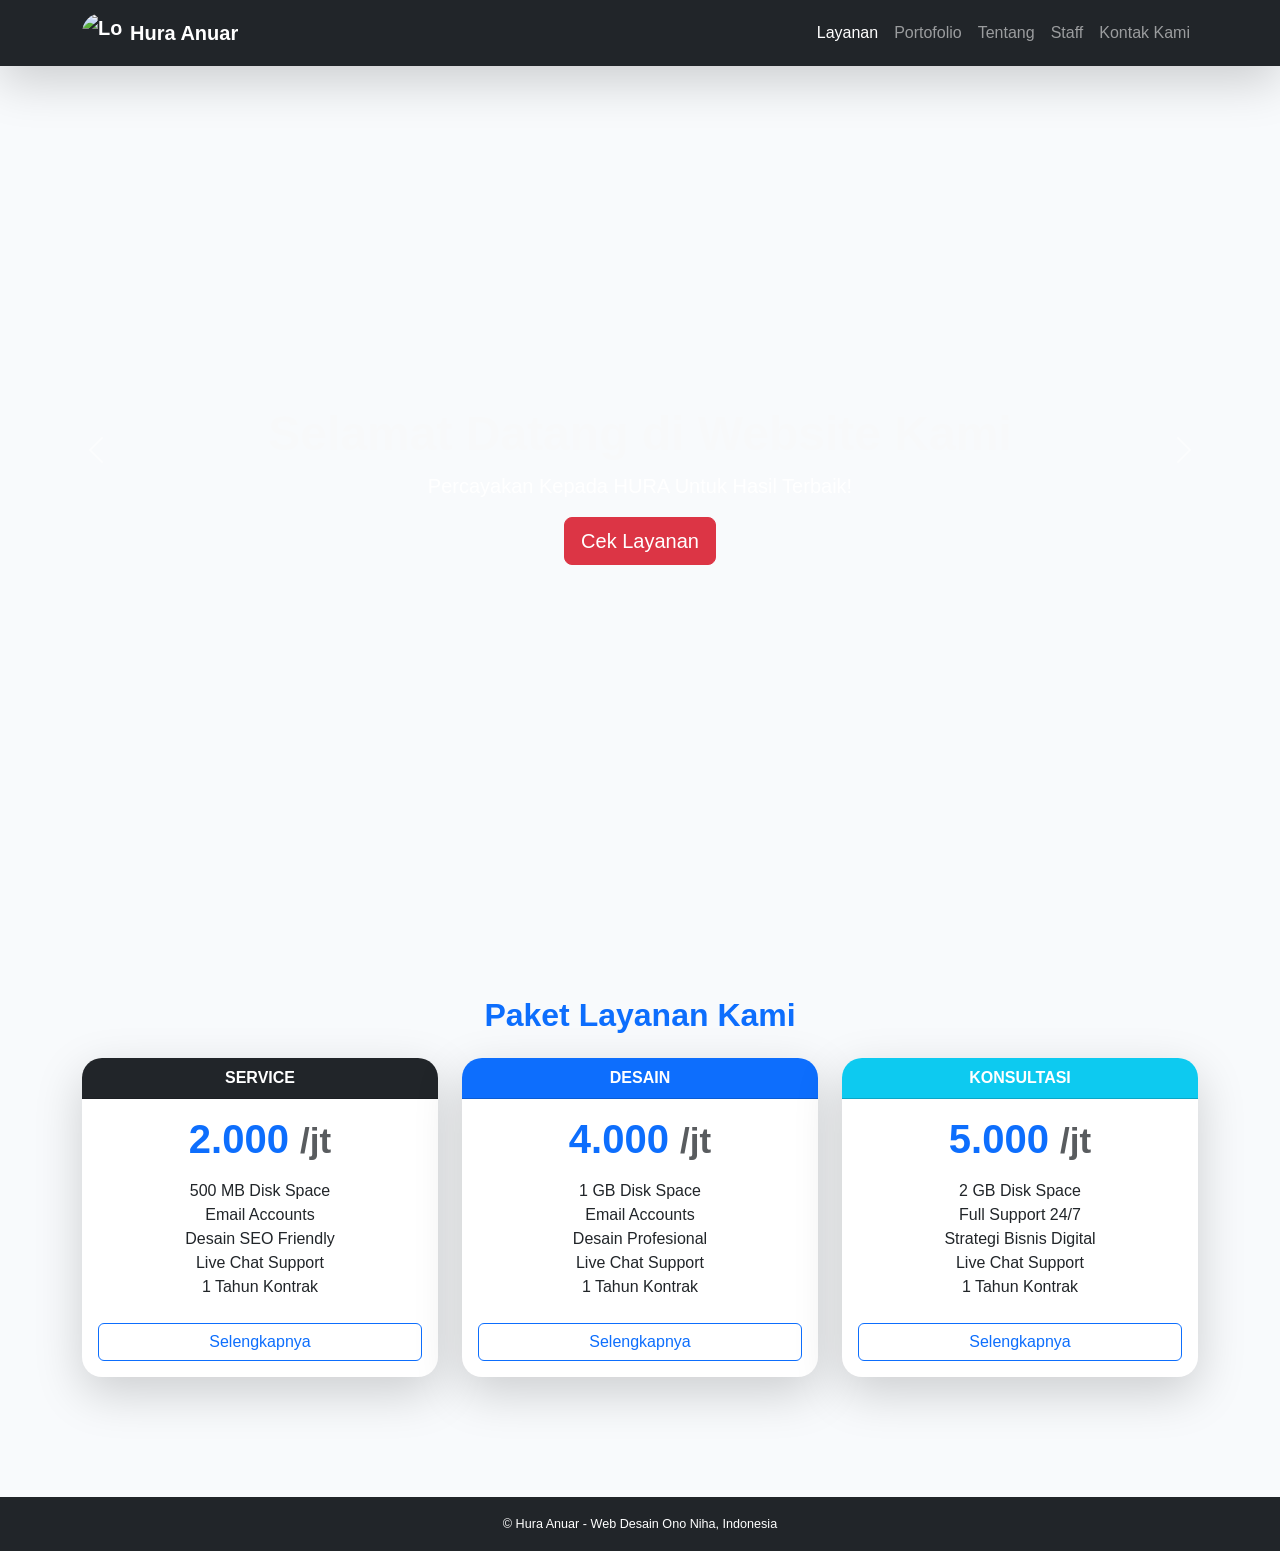
==== index.html @ b9c37512 "First commit" ====
<!DOCTYPE html>
<html lang="id">
<head>
  <meta charset="UTF-8">
  <meta name="viewport" content="width=device-width, initial-scale=1.0">
  <title>Layanan - Website Anuar</title>

  <!-- Bootstrap -->
  <link href="https://cdn.jsdelivr.net/npm/bootstrap@5.3.3/dist/css/bootstrap.min.css" rel="stylesheet">
  <!-- Bootstrap Icons -->
  <link href="https://cdn.jsdelivr.net/npm/bootstrap-icons@1.11.3/font/bootstrap-icons.css" rel="stylesheet">
  <!-- Font Awesome -->
  <script src="https://kit.fontawesome.com/a2e0e6d6a6.js" crossorigin="anonymous"></script>
  <!-- CSS -->
  <link rel="stylesheet" href="style.css">
</head>
<body>

  <!-- Navbar -->
  <nav class="navbar navbar-expand-lg navbar-dark bg-dark shadow-lg fixed-top">
    <div class="container">
      <a class="navbar-brand fw-bold d-flex align-items-center" href="index.html">
        <img src="https://png.pngtree.com/png-vector/20200312/ourmid/pngtree-modern-flat-design-concept-of-ui-ux-design-with-characters-and-png-image_2157890.jpg" alt="Logo" width="40" height="40" class="me-2">
        Hura Anuar
      </a>
      <button class="navbar-toggler" type="button" data-bs-toggle="collapse" data-bs-target="#navbarNav">
        <span class="navbar-toggler-icon"></span>
      </button>
      <div class="collapse navbar-collapse text-right" id="navbarNav">
        <ul class="navbar-nav ms-auto">
          <li class="nav-item"><a class="nav-link active" href="layanan.html">Layanan</a></li>
          <li class="nav-item"><a class="nav-link" href="portofolio.html">Portofolio</a></li>
          <li class="nav-item"><a class="nav-link" href="tentang.html">Tentang</a></li>
          <li class="nav-item"><a class="nav-link" href="staff.html">Staff</a></li>
          <li class="nav-item"><a class="nav-link" href="kontak.html">Kontak Kami</a></li>
        </ul>
      </div>
    </div>
  </nav>

  <!-- Carousel (Video + Slide Gambar) -->
  <div id="bannerCarousel" class="carousel slide" data-bs-ride="carousel">
    <div class="carousel-inner">

      <!-- Slide 1: Video -->
      <div class="carousel-item active">
        <div class="video-container">
          <video autoplay muted loop playsinline class="w-100">
            <source src="https://www.w3schools.com/howto/rain.mp4" type="video/mp4">
          </video>
          <div class="carousel-caption d-none d-md-block">
            <h2 class="fw-bold text-light">Selamat Datang di Website Kami</h2>
            <p class="lead">Percayakan Kepada HURA Untuk Hasil Terbaik!</p>
            <a href="#paket-layanan" class="btn btn-danger btn-lg">Cek Layanan</a>
          </div>
        </div>
      </div>

      <!-- Slide 2 -->
      <div class="carousel-item">
        <img src="https://png.pngtree.com/thumb_back/fh260/background/20230625/pngtree-conceptual-design-for-3d-application-development-and-ui-ux-image_3659741.jpg" class="d-block w-100" alt="Slide 2">
        <div class="carousel-caption d-none d-md-block">
          <h2 class="fw-bold text-light">Kami Siap Mewujudkan Ide Anda!</h2>
          <p class="lead">Solusi digital terbaik untuk bisnis Anda.</p>
        </div>
      </div>

      <!-- Slide 3 -->
      <div class="carousel-item">
        <img src="https://bluebik.com/wp-content/uploads/2024/09/Insights004-Hero-Banner.jpg" class="d-block w-100" alt="Slide 3">
        <div class="carousel-caption d-none d-md-block">
          <h2 class="fw-bold text-light">Tim Profesional dan Berpengalaman</h2>
          <p class="lead">Kami hadir untuk memberikan hasil terbaik.</p>
        </div>
      </div>
    </div>

    <!-- Kontrol -->
    <button class="carousel-control-prev" type="button" data-bs-target="#bannerCarousel" data-bs-slide="prev">
      <span class="carousel-control-prev-icon"></span>
    </button>
    <button class="carousel-control-next" type="button" data-bs-target="#bannerCarousel" data-bs-slide="next">
      <span class="carousel-control-next-icon"></span>
    </button>
  </div>

  <!-- Paket Layanan -->
  <section id="paket-layanan" class="container py-5 mt-5">
    <h2 class="text-center mb-4 text-primary fw-bold">Paket Layanan Kami</h2>
    <div class="row text-center">
      <!-- Layanan 1 -->
      <div class="col-md-4 mb-4">
        <div class="card shadow-lg h-100">
          <div class="card-header bg-dark text-white fw-bold">SERVICE</div>
          <div class="card-body">
            <h3 class="display-6 fw-bold text-primary">2.000 <small class="text-muted">/jt</small></h3>
            <ul class="list-unstyled mt-3 mb-4">
              <li>500 MB Disk Space</li>
              <li>Email Accounts</li>
              <li>Desain SEO Friendly</li>
              <li>Live Chat Support</li>
              <li>1 Tahun Kontrak</li>
            </ul>
            <button class="btn btn-outline-primary w-100" data-bs-toggle="modal" data-bs-target="#formModal">Selengkapnya</button>
          </div>
        </div>
      </div>

      <!-- Layanan 2 -->
      <div class="col-md-4 mb-4">
        <div class="card shadow-lg h-100">
          <div class="card-header bg-primary text-white fw-bold">DESAIN</div>
          <div class="card-body">
            <h3 class="display-6 fw-bold text-primary">4.000 <small class="text-muted">/jt</small></h3>
            <ul class="list-unstyled mt-3 mb-4">
              <li>1 GB Disk Space</li>
              <li>Email Accounts</li>
              <li>Desain Profesional</li>
              <li>Live Chat Support</li>
              <li>1 Tahun Kontrak</li>
            </ul>
            <button class="btn btn-outline-primary w-100" data-bs-toggle="modal" data-bs-target="#formModal">Selengkapnya</button>
          </div>
        </div>
      </div>

      <!-- Layanan 3 -->
      <div class="col-md-4 mb-4">
        <div class="card shadow-lg h-100">
          <div class="card-header bg-info text-white fw-bold">KONSULTASI</div>
          <div class="card-body">
            <h3 class="display-6 fw-bold text-primary">5.000 <small class="text-muted">/jt</small></h3>
            <ul class="list-unstyled mt-3 mb-4">
              <li>2 GB Disk Space</li>
              <li>Full Support 24/7</li>
              <li>Strategi Bisnis Digital</li>
              <li>Live Chat Support</li>
              <li>1 Tahun Kontrak</li>
            </ul>
            <button class="btn btn-outline-primary w-100" data-bs-toggle="modal" data-bs-target="#formModal">Selengkapnya</button>
          </div>
        </div>
      </div>
    </div>
  </section>

  <!-- Modal -->
  <div class="modal fade" id="formModal" tabindex="-1" aria-hidden="true">
    <div class="modal-dialog modal-dialog-centered">
      <div class="modal-content">
        <div class="modal-header bg-dark text-white">
          <h5 class="modal-title">Formulir Pemesanan</h5>
          <button type="button" class="btn-close" data-bs-dismiss="modal"></button>
        </div>
        <div class="modal-body">
          <form>
            <div class="mb-3"><label class="form-label">Nama Lengkap</label><input type="text" class="form-control"></div>
            <div class="mb-3"><label class="form-label">Nomor HP / WhatsApp</label><input type="text" class="form-control"></div>
            <div class="mb-3"><label class="form-label">Email</label><input type="email" class="form-control"></div>
            <div class="mb-3">
              <label class="form-label">Pilih Layanan</label>
              <select class="form-select">
                <option>Service</option><option>Desain</option><option>Konsultasi</option>
              </select>
            </div>
            <div class="mb-3"><label class="form-label">Catatan Tambahan</label><textarea class="form-control" rows="3"></textarea></div>
            <button type="submit" class="btn btn-primary w-100">Kirim Permintaan</button>
          </form>
        </div>
      </div>
    </div>
  </div>

  <footer class="bg-dark text-center text-white py-3 mt-5">
    <small>© Hura Anuar - Web Desain Ono Niha, Indonesia</small>
  </footer>

  <script src="https://cdn.jsdelivr.net/npm/bootstrap@5.3.3/dist/js/bootstrap.bundle.min.js"></script>
</body>
</html>
---- style.css ----
/* Logo pada navbar */
.navbar-brand img {
  border-radius: 50%;
}

/* Video Background */
.video-container {
  position: relative;
  height: 100vh;
  overflow: hidden;
}

.video-container video {
  object-fit: cover;
  width: 100%;
  height: 100%;
  filter: brightness(70%);
}

.carousel-caption {
  bottom: 35%;
}

.carousel-caption h2 {
  font-size: 3rem;
  font-weight: 700;
}

/* Section Layanan */
#paket-layanan h2 {
  font-weight: 700;
}

.card {
  transition: transform 0.3s ease, box-shadow 0.3s ease;
  border-radius: 15px;
}

.card:hover {
  transform: translateY(-10px);
  box-shadow: 0px 10px 25px rgba(0, 0, 0, 0.2);
}

  

  .lingkaran {
    width: 100px;
    height: 100px;
    border-radius: 50%;
    background-color: #dc3545; /* merah bootstrap */
    display: flex;
    justify-content: center;
    align-items: center;
    margin-bottom: 15px;
    color: white;
  }
  
  
  .crop-img{
    object-fit: cover;
  }
  
  .tim img{
    width: 150px;
    border: 10 px solid #ccc ;
  }
  
  a.social {
    display: inline-block;
    width: 40px;
    height: 40px;
    color: #fff;
    background-color: #0f1316; /* warna biru Bootstrap */
    border-radius: 50%; /* membuatnya berbentuk lingkaran */
    line-height: 40px; /* agar ikon di tengah secara vertikal */
    text-align: center; /* agar ikon di tengah secara horizontal */
    transition: background-color 0.3s, transform 0.3s;
  }
  
  a.social:hover {
    background-color: #0e1216; /* warna saat hover */
    transform: scale(1.1); /* efek membesar sedikit */
  }
  
  body {
    font-family: 'Poppins', sans-serif;
    background-color: #edeff1;
  }
  
  #contact h2 {
    color: #163033;
  }
  
  .contact-info i {
    color: #05262b;
  }
  
  #contact-form label {
    font-weight: 500;
  }
  
  #contact-form input,
  #contact-form select,
  #contact-form textarea {
    border-radius: 8px;
    border: 1px solid #ccc;
  }
  
  #contact-form button {
    background-color: #060b0c;
    border: none;
    transition: all 0.3s ease;
  }
  
  #contact-form button:hover {
    background-color: #0c1213;
    transform: scale(1.05);
  }
  
  /* Footer */
footer {
  font-size: 0.9rem;
}

footer a:hover {
  text-decoration: underline;
}

/* layanan */
body {
  background-color: #f8fafc;
  scroll-behavior: smooth;
}

/* Heading Utama */
h2.display-3 {
  color: #0d6efd;
  font-weight: 700;
  letter-spacing: 1px;
}

/* Card Style */
.card {
  border: none;
  border-radius: 20px;
  overflow: hidden;
  transition: transform 0.3s ease, box-shadow 0.3s ease;
}

.card:hover {
  transform: translateY(-8px);
  box-shadow: 0 8px 25px rgba(0,0,0,0.1);
}

.card img {
  height: 250px;
  object-fit: cover;
}

/* Card Text */
.card-title {
  font-weight: 600;
  color: #0d6efd;
}

.card-text {
  font-size: 0.95rem;
  text-align: justify;
  color: #333;
}

/* Footer Style */
footer {
  background: #111;
  color: #ccc;
}

footer a {
  color: #e8edee;
  text-decoration: none;
}

footer a:hover {
  color: #fff;
}
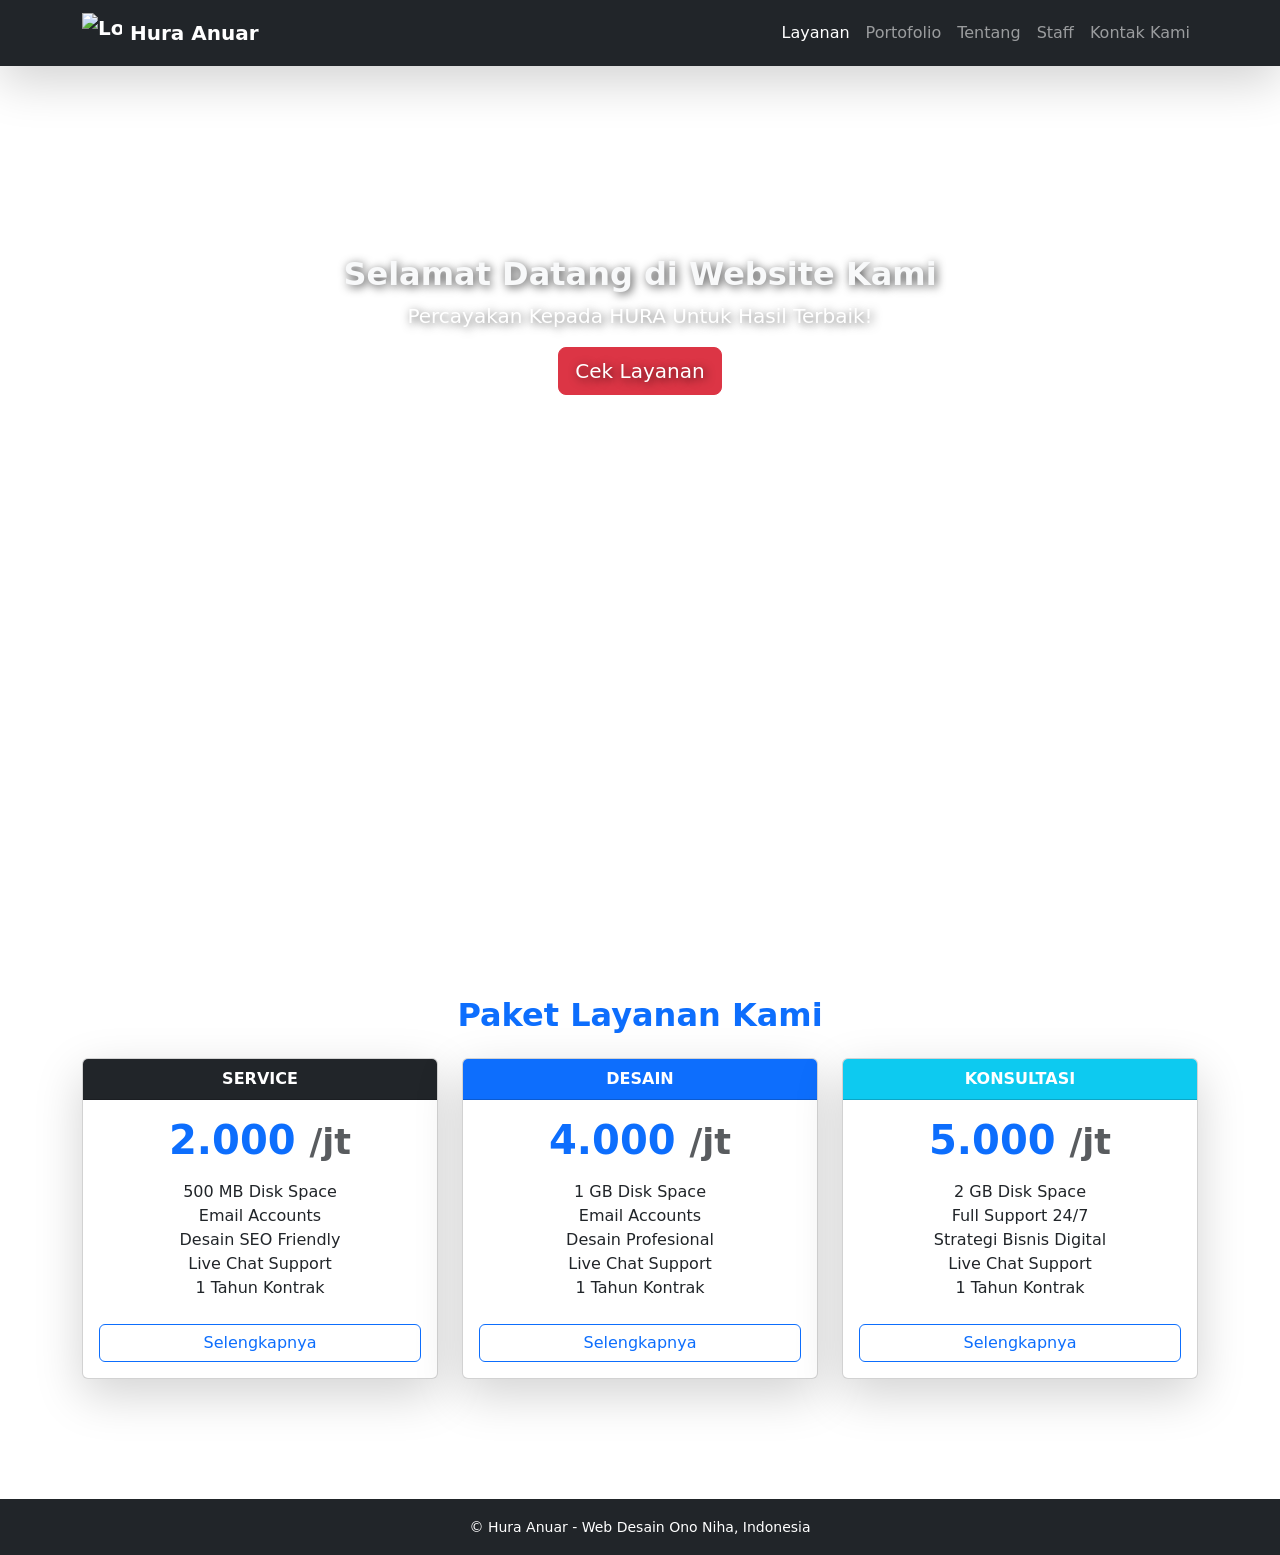
==== commit 0f1ed474: "Perbaikan tampilan responsif di mobile" ====
--- a/index.html
+++ b/index.html
@@ -11,8 +11,44 @@
   <link href="https://cdn.jsdelivr.net/npm/bootstrap-icons@1.11.3/font/bootstrap-icons.css" rel="stylesheet">
   <!-- Font Awesome -->
   <script src="https://kit.fontawesome.com/a2e0e6d6a6.js" crossorigin="anonymous"></script>
-  <!-- CSS -->
-  <link rel="stylesheet" href="style.css">
+
+  <!-- CSS Responsif -->
+  <style>
+    /* Mengatur video agar pas di layar */
+    .video-container {
+      position: relative;
+      overflow: hidden;
+      height: 100vh;
+    }
+
+    .video-container video {
+      width: 100%;
+      height: 100%;
+      object-fit: cover;
+    }
+
+    /* Posisi teks di tengah video */
+    .carousel-caption {
+      position: absolute;
+      top: 50%;
+      transform: translateY(-50%);
+      text-shadow: 2px 2px 10px rgba(0, 0, 0, 0.7);
+    }
+
+    /* Responsif di HP */
+    @media (max-width: 768px) {
+      .carousel-caption h2 {
+        font-size: 1.5rem;
+      }
+      .carousel-caption p {
+        font-size: 1rem;
+      }
+      .carousel-caption a.btn {
+        font-size: 0.9rem;
+        padding: 8px 16px;
+      }
+    }
+  </style>
 </head>
 <body>
 
@@ -38,7 +74,7 @@
     </div>
   </nav>
 
-  <!-- Carousel (Video + Slide Gambar) -->
+  <!-- Carousel -->
   <div id="bannerCarousel" class="carousel slide" data-bs-ride="carousel">
     <div class="carousel-inner">
 
@@ -48,7 +84,7 @@
           <video autoplay muted loop playsinline class="w-100">
             <source src="https://www.w3schools.com/howto/rain.mp4" type="video/mp4">
           </video>
-          <div class="carousel-caption d-none d-md-block">
+          <div class="carousel-caption d-block">
             <h2 class="fw-bold text-light">Selamat Datang di Website Kami</h2>
             <p class="lead">Percayakan Kepada HURA Untuk Hasil Terbaik!</p>
             <a href="#paket-layanan" class="btn btn-danger btn-lg">Cek Layanan</a>
@@ -59,7 +95,7 @@
       <!-- Slide 2 -->
       <div class="carousel-item">
         <img src="https://png.pngtree.com/thumb_back/fh260/background/20230625/pngtree-conceptual-design-for-3d-application-development-and-ui-ux-image_3659741.jpg" class="d-block w-100" alt="Slide 2">
-        <div class="carousel-caption d-none d-md-block">
+        <div class="carousel-caption d-block">
           <h2 class="fw-bold text-light">Kami Siap Mewujudkan Ide Anda!</h2>
           <p class="lead">Solusi digital terbaik untuk bisnis Anda.</p>
         </div>
@@ -68,14 +104,14 @@
       <!-- Slide 3 -->
       <div class="carousel-item">
         <img src="https://bluebik.com/wp-content/uploads/2024/09/Insights004-Hero-Banner.jpg" class="d-block w-100" alt="Slide 3">
-        <div class="carousel-caption d-none d-md-block">
+        <div class="carousel-caption d-block">
           <h2 class="fw-bold text-light">Tim Profesional dan Berpengalaman</h2>
           <p class="lead">Kami hadir untuk memberikan hasil terbaik.</p>
         </div>
       </div>
     </div>
 
-    <!-- Kontrol -->
+    <!-- Tombol Navigasi -->
     <button class="carousel-control-prev" type="button" data-bs-target="#bannerCarousel" data-bs-slide="prev">
       <span class="carousel-control-prev-icon"></span>
     </button>
@@ -144,7 +180,7 @@
     </div>
   </section>
 
-  <!-- Modal -->
+  <!-- Modal Pemesanan -->
   <div class="modal fade" id="formModal" tabindex="-1" aria-hidden="true">
     <div class="modal-dialog modal-dialog-centered">
       <div class="modal-content">
@@ -171,6 +207,7 @@
     </div>
   </div>
 
+  <!-- Footer -->
   <footer class="bg-dark text-center text-white py-3 mt-5">
     <small>© Hura Anuar - Web Desain Ono Niha, Indonesia</small>
   </footer>
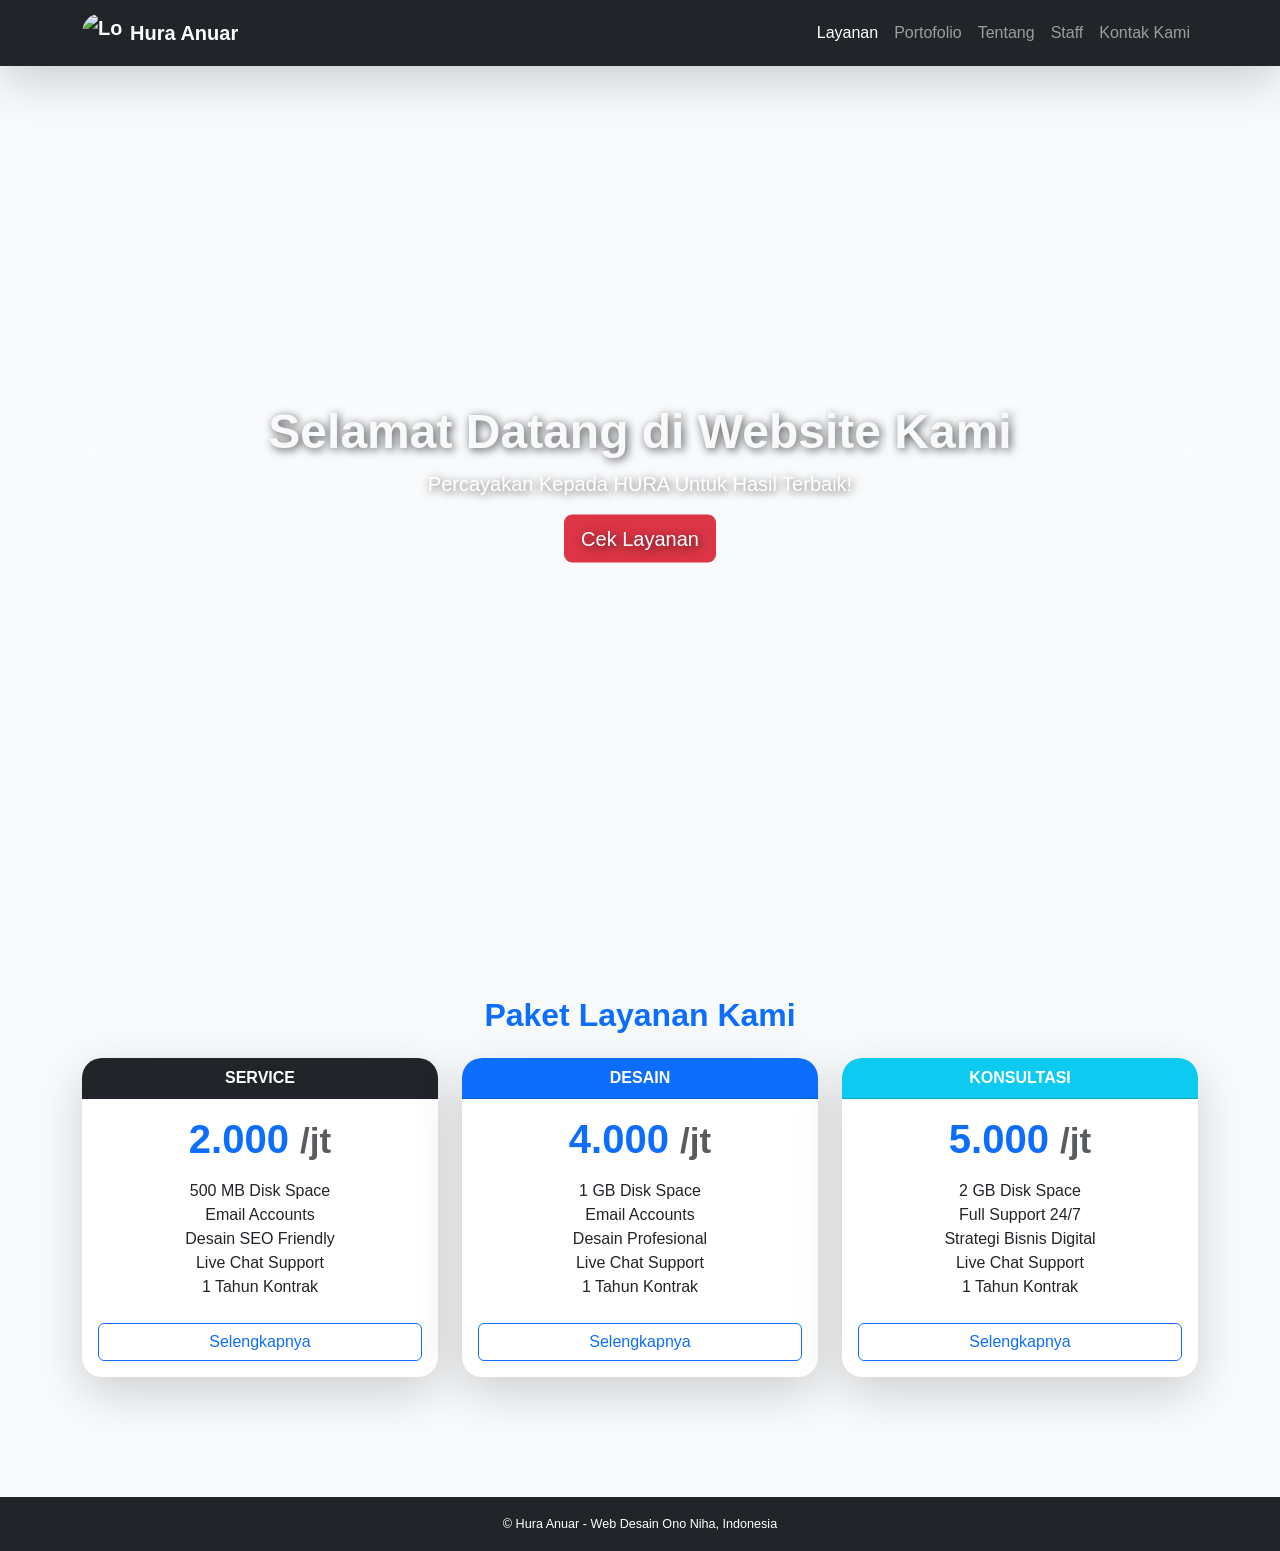
==== commit ab19e3e9: "Perbaikan" ====
--- a/index.html
+++ b/index.html
@@ -11,6 +11,8 @@
   <link href="https://cdn.jsdelivr.net/npm/bootstrap-icons@1.11.3/font/bootstrap-icons.css" rel="stylesheet">
   <!-- Font Awesome -->
   <script src="https://kit.fontawesome.com/a2e0e6d6a6.js" crossorigin="anonymous"></script>
+  <!-- CSS -->
+  <link rel="stylesheet" href="style.css">
 
   <!-- CSS Responsif -->
   <style>
--- a/style.css
+++ b/style.css
@@ -0,0 +1,186 @@
+
+/* Logo pada navbar */
+.navbar-brand img {
+  border-radius: 50%;
+}
+
+/* Video Background */
+.video-container {
+  position: relative;
+  height: 100vh;
+  overflow: hidden;
+}
+
+.video-container video {
+  object-fit: cover;
+  width: 100%;
+  height: 100%;
+  filter: brightness(70%);
+}
+
+.carousel-caption {
+  bottom: 35%;
+}
+
+.carousel-caption h2 {
+  font-size: 3rem;
+  font-weight: 700;
+}
+
+/* Section Layanan */
+#paket-layanan h2 {
+  font-weight: 700;
+}
+
+.card {
+  transition: transform 0.3s ease, box-shadow 0.3s ease;
+  border-radius: 15px;
+}
+
+.card:hover {
+  transform: translateY(-10px);
+  box-shadow: 0px 10px 25px rgba(0, 0, 0, 0.2);
+}
+
+  
+
+  .lingkaran {
+    width: 100px;
+    height: 100px;
+    border-radius: 50%;
+    background-color: #dc3545; /* merah bootstrap */
+    display: flex;
+    justify-content: center;
+    align-items: center;
+    margin-bottom: 15px;
+    color: white;
+  }
+  
+  
+  .crop-img{
+    object-fit: cover;
+  }
+  
+  .tim img{
+    width: 150px;
+    border: 10 px solid #ccc ;
+  }
+  
+  a.social {
+    display: inline-block;
+    width: 40px;
+    height: 40px;
+    color: #fff;
+    background-color: #0f1316; /* warna biru Bootstrap */
+    border-radius: 50%; /* membuatnya berbentuk lingkaran */
+    line-height: 40px; /* agar ikon di tengah secara vertikal */
+    text-align: center; /* agar ikon di tengah secara horizontal */
+    transition: background-color 0.3s, transform 0.3s;
+  }
+  
+  a.social:hover {
+    background-color: #0e1216; /* warna saat hover */
+    transform: scale(1.1); /* efek membesar sedikit */
+  }
+  
+  body {
+    font-family: 'Poppins', sans-serif;
+    background-color: #edeff1;
+  }
+  
+  #contact h2 {
+    color: #163033;
+  }
+  
+  .contact-info i {
+    color: #05262b;
+  }
+  
+  #contact-form label {
+    font-weight: 500;
+  }
+  
+  #contact-form input,
+  #contact-form select,
+  #contact-form textarea {
+    border-radius: 8px;
+    border: 1px solid #ccc;
+  }
+  
+  #contact-form button {
+    background-color: #060b0c;
+    border: none;
+    transition: all 0.3s ease;
+  }
+  
+  #contact-form button:hover {
+    background-color: #0c1213;
+    transform: scale(1.05);
+  }
+  
+  /* Footer */
+footer {
+  font-size: 0.9rem;
+}
+
+footer a:hover {
+  text-decoration: underline;
+}
+
+/* layanan */
+body {
+  background-color: #f8fafc;
+  scroll-behavior: smooth;
+}
+
+/* Heading Utama */
+h2.display-3 {
+  color: #0d6efd;
+  font-weight: 700;
+  letter-spacing: 1px;
+}
+
+/* Card Style */
+.card {
+  border: none;
+  border-radius: 20px;
+  overflow: hidden;
+  transition: transform 0.3s ease, box-shadow 0.3s ease;
+}
+
+.card:hover {
+  transform: translateY(-8px);
+  box-shadow: 0 8px 25px rgba(0,0,0,0.1);
+}
+
+.card img {
+  height: 250px;
+  object-fit: cover;
+}
+
+/* Card Text */
+.card-title {
+  font-weight: 600;
+  color: #0d6efd;
+}
+
+.card-text {
+  font-size: 0.95rem;
+  text-align: justify;
+  color: #333;
+}
+
+/* Footer Style */
+footer {
+  background: #111;
+  color: #ccc;
+}
+
+footer a {
+  color: #e8edee;
+  text-decoration: none;
+}
+
+footer a:hover {
+  color: #fff;
+}
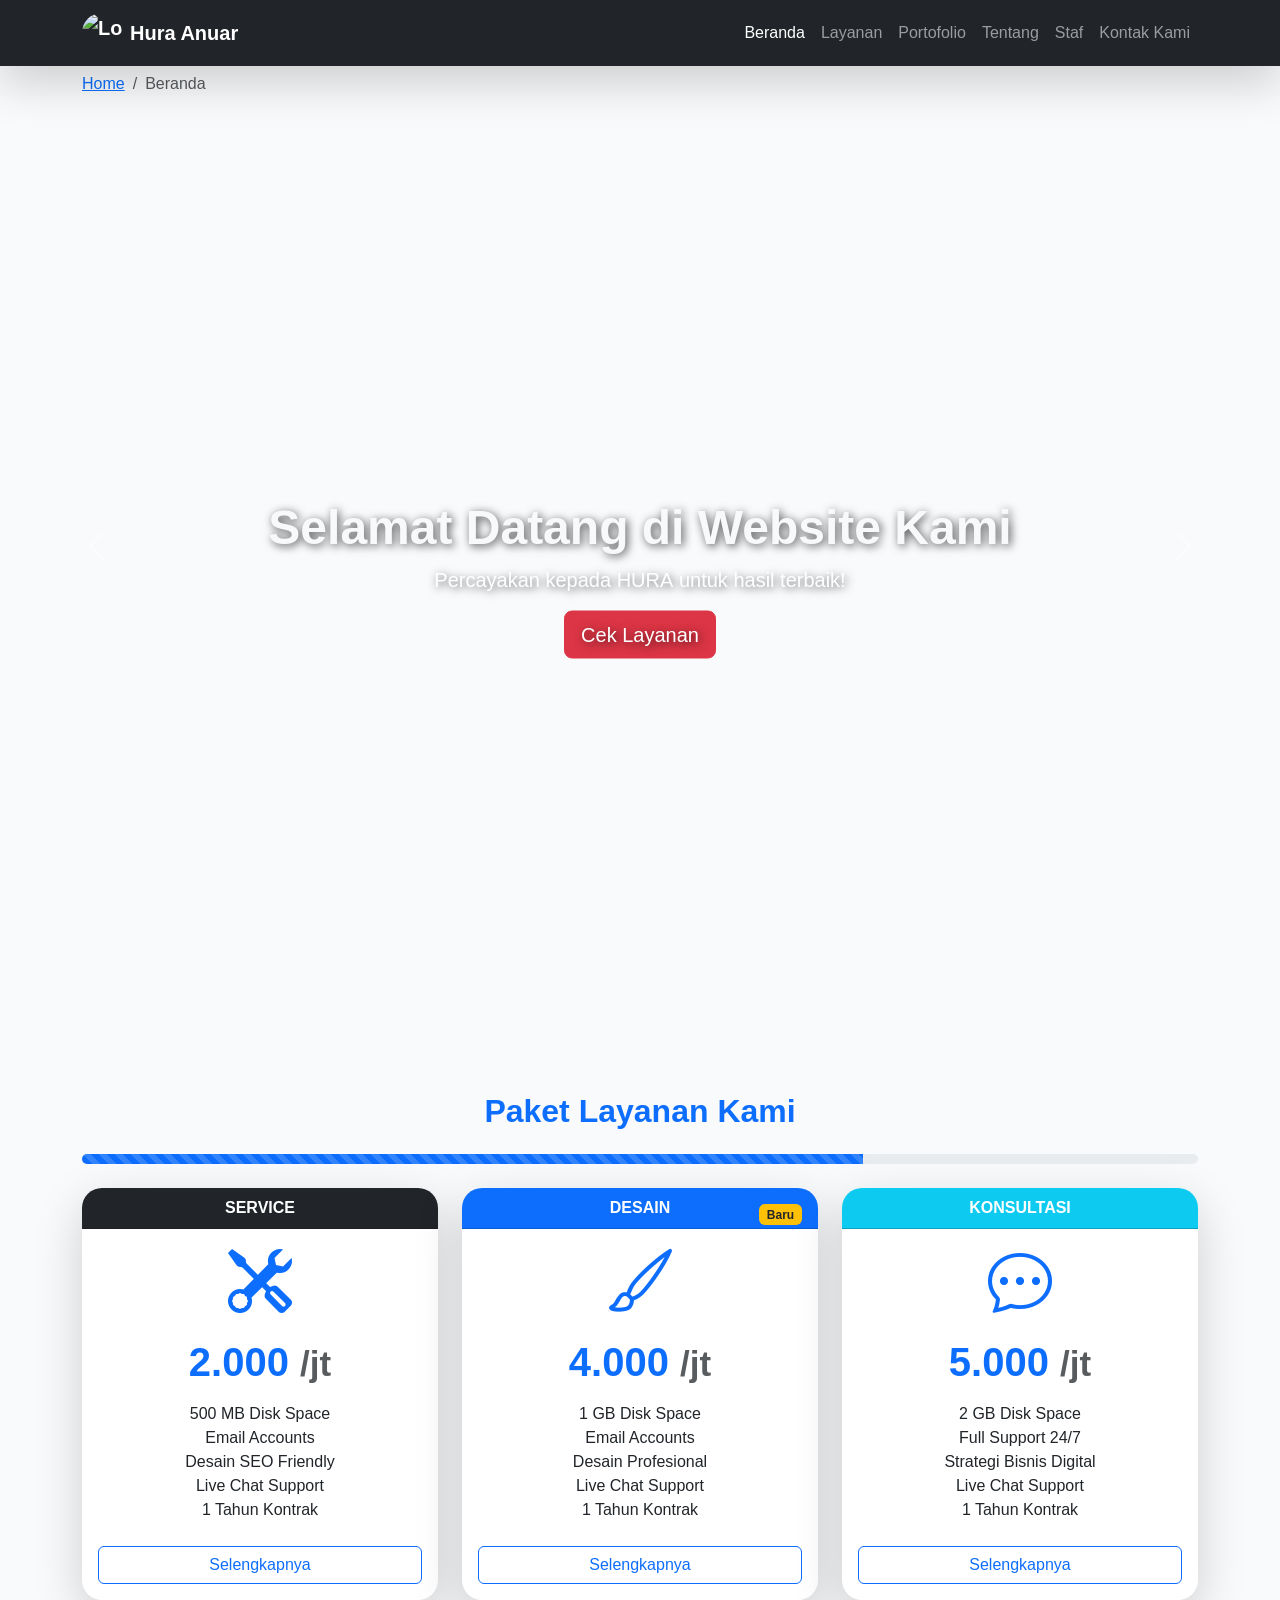
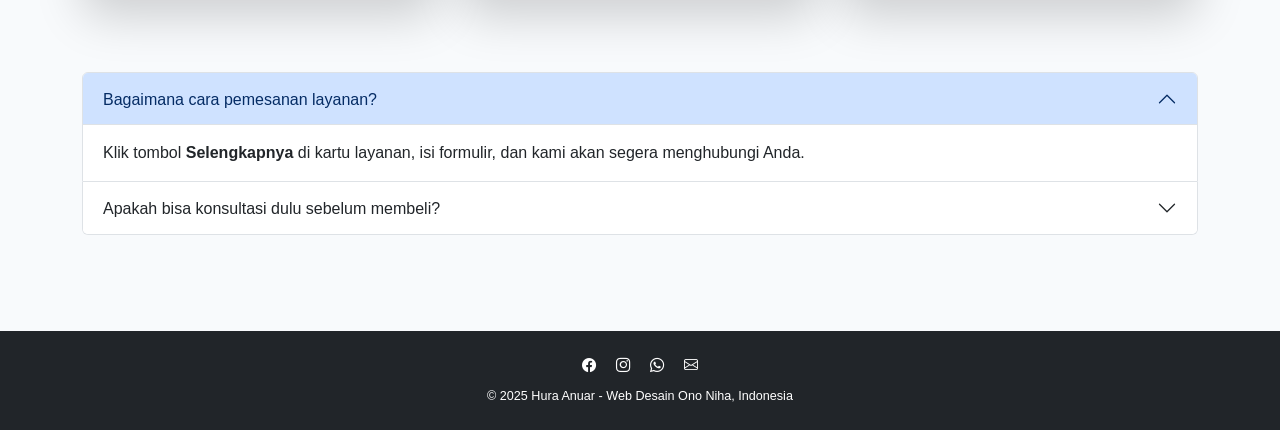
==== commit 05c3193c: "Perbaikan" ====
--- a/index.html
+++ b/index.html
@@ -3,9 +3,9 @@
 <head>
   <meta charset="UTF-8">
   <meta name="viewport" content="width=device-width, initial-scale=1.0">
-  <title>Layanan - Website Anuar</title>
-
-  <!-- Bootstrap -->
+  <title>Beranda - Website Anuar</title>
+
+  <!-- Bootstrap CSS -->
   <link href="https://cdn.jsdelivr.net/npm/bootstrap@5.3.3/dist/css/bootstrap.min.css" rel="stylesheet">
   <!-- Bootstrap Icons -->
   <link href="https://cdn.jsdelivr.net/npm/bootstrap-icons@1.11.3/font/bootstrap-icons.css" rel="stylesheet">
@@ -14,51 +14,44 @@
   <!-- CSS -->
   <link rel="stylesheet" href="style.css">
 
-  <!-- CSS Responsif -->
   <style>
-    /* Mengatur video agar pas di layar */
     .video-container {
       position: relative;
       overflow: hidden;
       height: 100vh;
     }
-
     .video-container video {
       width: 100%;
       height: 100%;
       object-fit: cover;
     }
-
-    /* Posisi teks di tengah video */
     .carousel-caption {
       position: absolute;
       top: 50%;
       transform: translateY(-50%);
       text-shadow: 2px 2px 10px rgba(0, 0, 0, 0.7);
     }
-
-    /* Responsif di HP */
     @media (max-width: 768px) {
-      .carousel-caption h2 {
-        font-size: 1.5rem;
-      }
-      .carousel-caption p {
-        font-size: 1rem;
-      }
-      .carousel-caption a.btn {
-        font-size: 0.9rem;
-        padding: 8px 16px;
-      }
+      .carousel-caption h2 { font-size: 1.5rem; }
+      .carousel-caption p { font-size: 1rem; }
+      .carousel-caption a.btn { font-size: 0.9rem; padding: 8px 16px; }
+    }
+    #backToTop {
+      position: fixed;
+      bottom: 20px;
+      right: 20px;
+      display: none;
+      z-index: 1000;
     }
   </style>
 </head>
-<body>
+<body data-bs-spy="scroll" data-bs-target="#navbarNav" data-bs-offset="70" tabindex="0">
 
   <!-- Navbar -->
   <nav class="navbar navbar-expand-lg navbar-dark bg-dark shadow-lg fixed-top">
     <div class="container">
       <a class="navbar-brand fw-bold d-flex align-items-center" href="index.html">
-        <img src="https://png.pngtree.com/png-vector/20200312/ourmid/pngtree-modern-flat-design-concept-of-ui-ux-design-with-characters-and-png-image_2157890.jpg" alt="Logo" width="40" height="40" class="me-2">
+        <img src="https://png.pngtree.com/png-vector/20200312/ourmid/pngtree-modern-flat-design-concept-of-ui-ux-design-with-characters-and-png-image_2157890.jpg" alt="Logo" width="40" height="40" class="me-2 rounded-circle">
         Hura Anuar
       </a>
       <button class="navbar-toggler" type="button" data-bs-toggle="collapse" data-bs-target="#navbarNav">
@@ -66,34 +59,45 @@
       </button>
       <div class="collapse navbar-collapse text-right" id="navbarNav">
         <ul class="navbar-nav ms-auto">
-          <li class="nav-item"><a class="nav-link active" href="layanan.html">Layanan</a></li>
+          <li class="nav-item"><a class="nav-link active" href="index.html">Beranda</a></li>
+          <li class="nav-item"><a class="nav-link" href="layanan.html">Layanan</a></li>
           <li class="nav-item"><a class="nav-link" href="portofolio.html">Portofolio</a></li>
           <li class="nav-item"><a class="nav-link" href="tentang.html">Tentang</a></li>
-          <li class="nav-item"><a class="nav-link" href="staff.html">Staff</a></li>
+          <li class="nav-item"><a class="nav-link" href="staff.html">Staf</a></li>
           <li class="nav-item"><a class="nav-link" href="kontak.html">Kontak Kami</a></li>
         </ul>
       </div>
     </div>
   </nav>
 
-  <!-- Carousel -->
+  <!-- Breadcrumb -->
+  <div class="bg-light mt-5 pt-4">
+    <div class="container">
+      <nav aria-label="breadcrumb">
+        <ol class="breadcrumb mb-0">
+          <li class="breadcrumb-item"><a href="index.html">Home</a></li>
+          <li class="breadcrumb-item active" aria-current="page">Beranda</li>
+        </ol>
+      </nav>
+    </div>
+  </div>
+
+  <!-- Carousel Banner -->
   <div id="bannerCarousel" class="carousel slide" data-bs-ride="carousel">
     <div class="carousel-inner">
-
-      <!-- Slide 1: Video -->
+      <!-- Slide 1 -->
       <div class="carousel-item active">
         <div class="video-container">
-          <video autoplay muted loop playsinline class="w-100">
+          <video autoplay muted loop playsinline>
             <source src="https://www.w3schools.com/howto/rain.mp4" type="video/mp4">
           </video>
           <div class="carousel-caption d-block">
             <h2 class="fw-bold text-light">Selamat Datang di Website Kami</h2>
-            <p class="lead">Percayakan Kepada HURA Untuk Hasil Terbaik!</p>
+            <p class="lead">Percayakan kepada <strong>HURA</strong> untuk hasil terbaik!</p>
             <a href="#paket-layanan" class="btn btn-danger btn-lg">Cek Layanan</a>
           </div>
         </div>
       </div>
-
       <!-- Slide 2 -->
       <div class="carousel-item">
         <img src="https://png.pngtree.com/thumb_back/fh260/background/20230625/pngtree-conceptual-design-for-3d-application-development-and-ui-ux-image_3659741.jpg" class="d-block w-100" alt="Slide 2">
@@ -102,7 +106,6 @@
           <p class="lead">Solusi digital terbaik untuk bisnis Anda.</p>
         </div>
       </div>
-
       <!-- Slide 3 -->
       <div class="carousel-item">
         <img src="https://bluebik.com/wp-content/uploads/2024/09/Insights004-Hero-Banner.jpg" class="d-block w-100" alt="Slide 3">
@@ -112,8 +115,7 @@
         </div>
       </div>
     </div>
-
-    <!-- Tombol Navigasi -->
+    <!-- Controls -->
     <button class="carousel-control-prev" type="button" data-bs-target="#bannerCarousel" data-bs-slide="prev">
       <span class="carousel-control-prev-icon"></span>
     </button>
@@ -125,13 +127,18 @@
   <!-- Paket Layanan -->
   <section id="paket-layanan" class="container py-5 mt-5">
     <h2 class="text-center mb-4 text-primary fw-bold">Paket Layanan Kami</h2>
+    <div class="progress mb-4" style="height: 10px;">
+      <div class="progress-bar bg-primary progress-bar-striped progress-bar-animated" style="width: 70%"></div>
+    </div>
+
     <div class="row text-center">
-      <!-- Layanan 1 -->
+      <!-- Card 1 -->
       <div class="col-md-4 mb-4">
-        <div class="card shadow-lg h-100">
+        <div class="card shadow-lg h-100 border-0">
           <div class="card-header bg-dark text-white fw-bold">SERVICE</div>
           <div class="card-body">
-            <h3 class="display-6 fw-bold text-primary">2.000 <small class="text-muted">/jt</small></h3>
+            <i class="bi bi-tools display-3 text-primary"></i>
+            <h3 class="display-6 fw-bold text-primary mt-3">2.000 <small class="text-muted">/jt</small></h3>
             <ul class="list-unstyled mt-3 mb-4">
               <li>500 MB Disk Space</li>
               <li>Email Accounts</li>
@@ -143,13 +150,14 @@
           </div>
         </div>
       </div>
-
-      <!-- Layanan 2 -->
+      <!-- Card 2 -->
       <div class="col-md-4 mb-4">
-        <div class="card shadow-lg h-100">
+        <div class="card shadow-lg h-100 border-0 position-relative">
+          <span class="badge bg-warning text-dark position-absolute top-0 end-0 m-3">Baru</span>
           <div class="card-header bg-primary text-white fw-bold">DESAIN</div>
           <div class="card-body">
-            <h3 class="display-6 fw-bold text-primary">4.000 <small class="text-muted">/jt</small></h3>
+            <i class="bi bi-brush display-3 text-primary"></i>
+            <h3 class="display-6 fw-bold text-primary mt-3">4.000 <small class="text-muted">/jt</small></h3>
             <ul class="list-unstyled mt-3 mb-4">
               <li>1 GB Disk Space</li>
               <li>Email Accounts</li>
@@ -161,13 +169,13 @@
           </div>
         </div>
       </div>
-
-      <!-- Layanan 3 -->
+      <!-- Card 3 -->
       <div class="col-md-4 mb-4">
-        <div class="card shadow-lg h-100">
+        <div class="card shadow-lg h-100 border-0">
           <div class="card-header bg-info text-white fw-bold">KONSULTASI</div>
           <div class="card-body">
-            <h3 class="display-6 fw-bold text-primary">5.000 <small class="text-muted">/jt</small></h3>
+            <i class="bi bi-chat-dots display-3 text-primary" data-bs-toggle="tooltip" data-bs-title="Layanan Populer!"></i>
+            <h3 class="display-6 fw-bold text-primary mt-3">5.000 <small class="text-muted">/jt</small></h3>
             <ul class="list-unstyled mt-3 mb-4">
               <li>2 GB Disk Space</li>
               <li>Full Support 24/7</li>
@@ -180,9 +188,37 @@
         </div>
       </div>
     </div>
+
+    <!-- Accordion (FAQ) -->
+    <div class="accordion mt-5" id="faqAccordion">
+      <div class="accordion-item">
+        <h2 class="accordion-header">
+          <button class="accordion-button" type="button" data-bs-toggle="collapse" data-bs-target="#faq1">
+            Bagaimana cara pemesanan layanan?
+          </button>
+        </h2>
+        <div id="faq1" class="accordion-collapse collapse show" data-bs-parent="#faqAccordion">
+          <div class="accordion-body">
+            Klik tombol <strong>Selengkapnya</strong> di kartu layanan, isi formulir, dan kami akan segera menghubungi Anda.
+          </div>
+        </div>
+      </div>
+      <div class="accordion-item">
+        <h2 class="accordion-header">
+          <button class="accordion-button collapsed" type="button" data-bs-toggle="collapse" data-bs-target="#faq2">
+            Apakah bisa konsultasi dulu sebelum membeli?
+          </button>
+        </h2>
+        <div id="faq2" class="accordion-collapse collapse" data-bs-parent="#faqAccordion">
+          <div class="accordion-body">
+            Ya, tentu! Kami menyediakan sesi konsultasi gratis selama 30 menit.
+          </div>
+        </div>
+      </div>
+    </div>
   </section>
 
-  <!-- Modal Pemesanan -->
+  <!-- Modal Form -->
   <div class="modal fade" id="formModal" tabindex="-1" aria-hidden="true">
     <div class="modal-dialog modal-dialog-centered">
       <div class="modal-content">
@@ -191,29 +227,99 @@
           <button type="button" class="btn-close" data-bs-dismiss="modal"></button>
         </div>
         <div class="modal-body">
-          <form>
-            <div class="mb-3"><label class="form-label">Nama Lengkap</label><input type="text" class="form-control"></div>
-            <div class="mb-3"><label class="form-label">Nomor HP / WhatsApp</label><input type="text" class="form-control"></div>
-            <div class="mb-3"><label class="form-label">Email</label><input type="email" class="form-control"></div>
+          <form id="orderForm">
+            <div class="mb-3">
+              <label class="form-label">Nama Lengkap</label>
+              <input type="text" class="form-control" required>
+            </div>
+            <div class="mb-3">
+              <label class="form-label">Nomor HP / WhatsApp</label>
+              <input type="text" class="form-control" required>
+            </div>
+            <div class="mb-3">
+              <label class="form-label">Email</label>
+              <input type="email" class="form-control" required>
+            </div>
             <div class="mb-3">
               <label class="form-label">Pilih Layanan</label>
               <select class="form-select">
-                <option>Service</option><option>Desain</option><option>Konsultasi</option>
+                <option>Service</option>
+                <option>Desain</option>
+                <option>Konsultasi</option>
               </select>
             </div>
-            <div class="mb-3"><label class="form-label">Catatan Tambahan</label><textarea class="form-control" rows="3"></textarea></div>
-            <button type="submit" class="btn btn-primary w-100">Kirim Permintaan</button>
+            <div class="mb-3">
+              <label class="form-label">Catatan Tambahan</label>
+              <textarea class="form-control" rows="3"></textarea>
+            </div>
+            <button type="submit" class="btn btn-primary w-100">
+              <span class="spinner-border spinner-border-sm me-2 d-none" id="loadingSpinner"></span>
+              Kirim Permintaan
+            </button>
           </form>
         </div>
       </div>
     </div>
   </div>
 
+  <!-- Toast Notification -->
+  <div class="position-fixed bottom-0 end-0 p-3" style="z-index: 11">
+    <div id="successToast" class="toast align-items-center text-bg-success border-0" role="alert">
+      <div class="d-flex">
+        <div class="toast-body">
+          <i class="bi bi-check-circle me-2"></i> Permintaan berhasil dikirim!
+        </div>
+        <button type="button" class="btn-close btn-close-white me-2 m-auto" data-bs-dismiss="toast"></button>
+      </div>
+    </div>
+  </div>
+
+  <!-- Tombol ke atas -->
+  <button id="backToTop" class="btn btn-primary rounded-circle p-3">
+    <i class="bi bi-arrow-up"></i>
+  </button>
+
   <!-- Footer -->
-  <footer class="bg-dark text-center text-white py-3 mt-5">
-    <small>© Hura Anuar - Web Desain Ono Niha, Indonesia</small>
+  <footer class="bg-dark text-center text-white py-4 mt-5">
+    <div class="container">
+      <div class="mb-2">
+        <a href="#" class="text-white me-3"><i class="bi bi-facebook"></i></a>
+        <a href="#" class="text-white me-3"><i class="bi bi-instagram"></i></a>
+        <a href="#" class="text-white me-3"><i class="bi bi-whatsapp"></i></a>
+        <a href="#" class="text-white"><i class="bi bi-envelope"></i></a>
+      </div>
+      <small>© 2025 Hura Anuar - Web Desain Ono Niha, Indonesia</small>
+    </div>
   </footer>
 
+  <!-- Bootstrap JS -->
   <script src="https://cdn.jsdelivr.net/npm/bootstrap@5.3.3/dist/js/bootstrap.bundle.min.js"></script>
+  <script>
+    // Tombol ke atas
+    const btn = document.getElementById('backToTop');
+    window.onscroll = () => {
+      btn.style.display = window.scrollY > 300 ? 'block' : 'none';
+    };
+    btn.onclick = () => window.scrollTo({ top: 0, behavior: 'smooth' });
+
+    // Tooltip aktif
+    const tooltipTriggerList = document.querySelectorAll('[data-bs-toggle="tooltip"]');
+    [...tooltipTriggerList].map(t => new bootstrap.Tooltip(t));
+
+    // Toast & Spinner form
+    const form = document.getElementById('orderForm');
+    const toast = new bootstrap.Toast(document.getElementById('successToast'));
+    const spinner = document.getElementById('loadingSpinner');
+    form.addEventListener('submit', e => {
+      e.preventDefault();
+      spinner.classList.remove('d-none');
+      setTimeout(() => {
+        spinner.classList.add('d-none');
+        const modal = bootstrap.Modal.getInstance(document.getElementById('formModal'));
+        modal.hide();
+        toast.show();
+      }, 1500);
+    });
+  </script>
 </body>
 </html>
